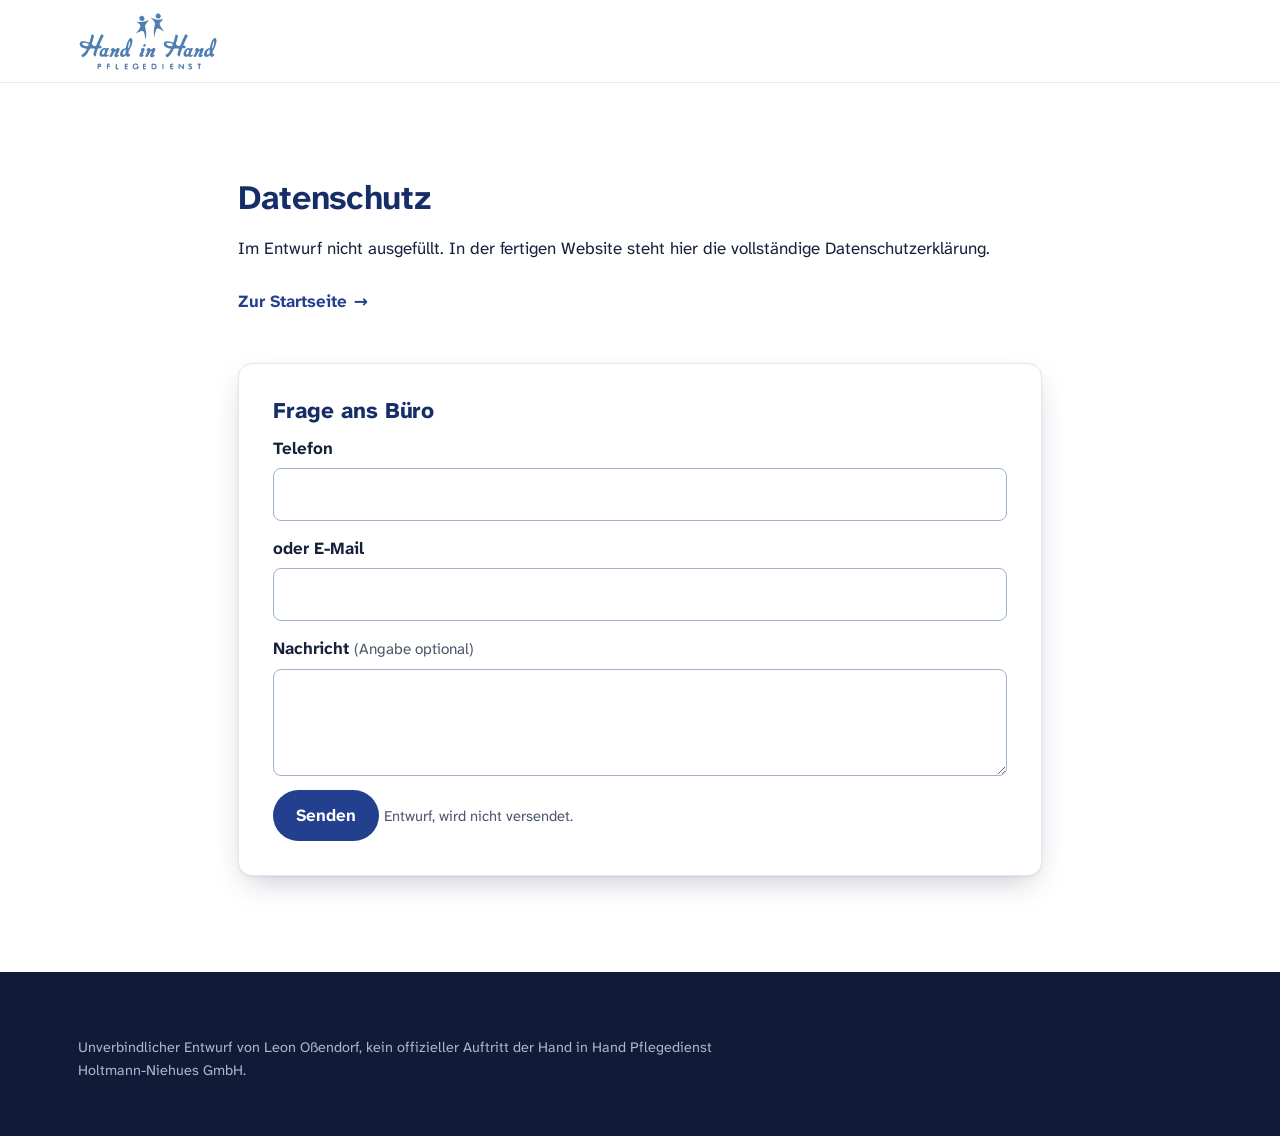
==== datenschutz.html @ f39a2c4e "Entwurf Hand in Hand Pflegedienst: Startseite mit Pflegemappe-Registern, Fragen, Anfrage, Team, Stel" ====
<!DOCTYPE html>
<html lang="de-DE"><head><meta charset="utf-8"><meta name="viewport" content="width=device-width, initial-scale=1"><meta name="robots" content="noindex,nofollow">
<title>Datenschutz – Hand in Hand Pflegedienst (Entwurf)</title><link rel="icon" href="img/logo-kopf.svg" type="image/svg+xml"><link rel="stylesheet" href="css/style.css"></head>
<body><header class="kopf"><div class="kopf__innen"><a class="kopf__logo" href="index.html"><img src="img/logo-kopf.svg" alt="Hand in Hand Pflegedienst, zur Startseite" width="170" height="70"></a></div></header>
<main class="abschnitt"><div class="innen innen--schmal"><h1 style="color:var(--mappe-dk)">Datenschutz</h1><p>Im Entwurf nicht ausgefüllt. In der fertigen Website steht hier die vollständige Datenschutzerklärung.</p>
<p><a class="link-pfeil" href="index.html">Zur Startseite</a></p>
<div class="formular" style="margin-top:40px"><h2 style="font-size:1.4rem">Frage ans Büro</h2>
<form id="form-anfrage" class="formular" style="box-shadow:none;border:0;padding:0" novalidate>
<div class="feld"><label for="k-tel">Telefon</label><input id="k-tel" name="telefon" type="tel"></div>
<div class="feld"><label for="k-mail">oder E-Mail</label><input id="k-mail" name="email" type="email"></div>
<div class="feld"><label for="k-text">Nachricht <span class="opt">(Angabe optional)</span></label><textarea id="k-text" name="nachricht" rows="3"></textarea></div>
<p class="fehler" role="alert" hidden>Bitte eine Telefonnummer oder E-Mail-Adresse angeben.</p>
<button class="knopf" type="submit">Senden</button> <span class="klein">Entwurf, wird nicht versendet.</span>
<div class="danke" hidden tabindex="-1"><p class="danke__titel">Danke!</p><p>In der fertigen Seite ginge die Nachricht jetzt ans Büro. Dieser Entwurf verschickt nichts.</p></div>
</form></div></div></main>
<footer class="fuss" style="padding-bottom:40px"><div class="innen"><p class="entwurf">Unverbindlicher Entwurf von Leon Oßendorf, kein offizieller Auftritt der Hand in Hand Pflegedienst Holtmann-Niehues GmbH.</p></div></footer>
<script>
document.getElementById('form-anfrage').addEventListener('submit',function(e){e.preventDefault();var f=this;var ok=f.telefon.value.trim()||f.email.value.trim();f.querySelector('.fehler').hidden=!!ok;if(ok){var d=f.querySelector('.danke');d.hidden=false;d.focus();}});
</script></body></html>
---- css/style.css ----
@font-face{font-family:"Atkinson";src:url(../fonts/atkinson-hyperlegible-next-latin-wght-normal.woff2) format("woff2");font-weight:200 800;font-style:normal;font-display:swap}
@font-face{font-family:"Atkinson";src:url(../fonts/atkinson-hyperlegible-next-latin-wght-italic.woff2) format("woff2");font-weight:200 800;font-style:italic;font-display:swap}

:root{
  --mappe:#23408f;      /* Blau der Pflegemappe */
  --mappe-dk:#172d68;
  --logo:#4f7fb0;       /* Blau aus dem Logo */
  --himmel:#eaf1f9;
  --himmel-2:#d7e3f2;
  --blatt:#fff;
  --ink:#16213a;
  --grau:#4b566b;
  --linie:#c9d6e8;
  --apricot:#f6b878;
  --gruen:#24784a;
  --rot:#b3261e;
  --radius:10px;
  --schatten:0 1px 2px rgba(22,33,58,.08),0 12px 32px -10px rgba(22,33,58,.28);
  --innen:1180px;
}
*,*::before,*::after{box-sizing:border-box}
html{font-size:100%;scroll-behavior:smooth;scroll-padding-top:96px}
html.gross{font-size:118%}
body{margin:0;font-family:"Atkinson",system-ui,sans-serif;font-size:1.0625rem;line-height:1.6;color:var(--ink);background:#fff;-webkit-text-size-adjust:100%}
img{max-width:100%;height:auto;display:block}
a{color:var(--mappe);text-underline-offset:.18em}
a:hover{color:var(--mappe-dk)}
:focus-visible{outline:3px solid #e07b00;outline-offset:3px;border-radius:4px}
h1,h2,h3{line-height:1.15;margin:0 0 .5em;letter-spacing:-.01em}
h2{font-size:clamp(1.7rem,1.2rem + 1.8vw,2.45rem);font-weight:760;color:var(--mappe-dk)}
h3{font-size:1.35rem;font-weight:720}
p{margin:0 0 1em}
.sr{position:absolute;width:1px;height:1px;overflow:hidden;clip:rect(0 0 0 0);white-space:nowrap}
.skip{position:absolute;left:12px;top:-60px;background:var(--mappe);color:#fff;padding:.6em 1em;border-radius:6px;z-index:100}
.skip:focus{top:12px}
.innen{max-width:var(--innen);margin:0 auto;padding:0 28px}
.innen--schmal{max-width:860px}
.klein{font-size:.92rem;color:var(--grau)}
.opt{font-weight:400;color:var(--grau);font-size:.9em}

/* ---------- Knöpfe ---------- */
.knopf{display:inline-flex;align-items:center;gap:.5em;min-height:48px;padding:.7em 1.35em;border-radius:999px;background:var(--mappe);color:#fff;font:inherit;font-weight:700;text-decoration:none;border:0;cursor:pointer;transition:background .2s,transform .2s}
.knopf:hover{background:var(--mappe-dk);color:#fff;transform:translateY(-1px)}
.knopf--gross{min-height:54px;padding:.8em 1.7em;font-size:1.08rem}
.knopf--hell{background:var(--apricot);color:var(--ink)}
.knopf--hell:hover{background:#f0a557;color:var(--ink)}
.knopf--tel svg{width:18px;height:18px;fill:currentColor}
.link-pfeil{font-weight:700;text-decoration:none;display:inline-flex;align-items:center;gap:.4em;min-height:44px}
.link-pfeil::after{content:"→";transition:transform .2s}
.link-pfeil:hover::after{transform:translateX(4px)}
.link-pfeil:hover{text-decoration:underline}

/* ---------- Kopf ---------- */
.kopf{position:sticky;top:0;z-index:50;background:rgba(255,255,255,.96);backdrop-filter:blur(8px);border-bottom:1px solid #e3eaf4}
.kopf__innen{max-width:var(--innen);margin:0 auto;padding:10px 28px;display:flex;align-items:center;gap:28px}
.kopf__logo img{width:150px;height:auto}
.kopf__nav{display:flex;gap:26px;margin-left:auto}
.kopf__nav a{color:var(--ink);text-decoration:none;font-weight:600;padding:.4em 0;border-bottom:2px solid transparent}
.kopf__nav a:hover{border-color:var(--logo);color:var(--mappe)}
.kopf__stellen span{display:inline-grid;place-items:center;min-width:1.5em;height:1.5em;border-radius:999px;background:var(--apricot);font-size:.82em;margin-left:.2em}
.kopf__aktion{display:flex;align-items:center;gap:10px}
.schrift{display:inline-flex;align-items:baseline;gap:1px;min-width:48px;min-height:48px;justify-content:center;border:1.5px solid var(--linie);background:#fff;border-radius:999px;font:inherit;font-weight:700;color:var(--mappe);cursor:pointer;padding:0 .7em}
.schrift .gross{font-size:1.3em}
.schrift[aria-pressed=true]{background:var(--mappe);color:#fff;border-color:var(--mappe)}

/* ---------- Hero: Blatt aus der Mappe ---------- */
.hero{position:relative;background:var(--himmel);min-height:min(80vh,720px);display:flex;align-items:flex-start;overflow:hidden}
.hero__bild{position:absolute;inset:0 0 0 auto;width:64%;margin:0}
.hero__bild img{width:100%;height:100%;object-fit:cover;object-position:62% 45%}
.hero__bild::after{content:"";position:absolute;inset:0;background:linear-gradient(90deg,var(--himmel) 0,rgba(234,241,249,0) 18%)}
.blatt{position:relative;z-index:2;margin:96px 0 64px max(28px,calc((100vw - var(--innen))/2 + 28px));width:min(560px,52vw);min-height:440px;background:var(--blatt);border-radius:4px 4px 6px 6px;box-shadow:var(--schatten);padding:44px 44px 36px 64px;animation:heraus .7s cubic-bezier(.2,.7,.2,1) both}
/* Lochung wie im Ordner */
.blatt::before,.blatt::after{content:"";position:absolute;left:22px;width:14px;height:14px;border-radius:50%;background:var(--himmel);box-shadow:inset 0 1px 2px rgba(22,33,58,.25)}
.blatt::before{top:30%}
.blatt::after{top:66%}
@keyframes heraus{from{opacity:0;transform:translateY(26px)}to{opacity:1;transform:none}}
.register{position:absolute;left:44px;bottom:100%;display:flex;gap:6px}
.register [role=tab]{font:inherit;font-size:.95rem;font-weight:700;color:var(--mappe-dk);background:var(--himmel-2);border:0;border-radius:10px 10px 0 0;padding:.65em 1.05em .55em;min-height:44px;cursor:pointer;box-shadow:0 -1px 0 rgba(22,33,58,.06) inset;transition:background .2s,transform .2s;transform:translateY(4px)}
.register [role=tab]:hover{background:#c6d7ee;transform:translateY(1px)}
.register [role=tab][aria-selected=true]{background:var(--blatt);transform:none;box-shadow:0 -6px 14px -8px rgba(22,33,58,.35)}
.register .kurz{display:none}
.register .zahl{display:inline-grid;place-items:center;min-width:1.55em;height:1.55em;border-radius:999px;background:var(--apricot);color:var(--ink);font-size:.85em;margin-left:.25em}
.blatt__seite{animation:blaettern .35s ease both}
@keyframes blaettern{from{opacity:0;transform:translateX(8px)}to{opacity:1;transform:none}}
.blatt h1{font-size:clamp(2.2rem,1.5rem + 2.6vw,3.4rem);font-weight:800;color:var(--mappe-dk);letter-spacing:-.02em;margin-bottom:.35em}
.blatt__titel{font-size:clamp(1.6rem,1.2rem + 1.3vw,2.1rem)}
.blatt__text{font-size:1.15rem;color:#2d3a55;max-width:32em}
.blatt__knoepfe{display:flex;flex-wrap:wrap;align-items:center;gap:14px 24px;margin:1.4em 0 1.1em}
.status{display:flex;align-items:center;gap:.6em;font-size:.95rem;color:var(--grau);margin:0;padding-top:1em;border-top:1px dashed var(--linie)}
.status__punkt{width:10px;height:10px;border-radius:50%;background:#9aa7bb;flex:none}
.status.offen .status__punkt{background:var(--gruen);box-shadow:0 0 0 4px rgba(36,120,74,.15)}
.status--gross{font-size:1.05rem;border-top:0;padding-top:0;margin-bottom:1em;color:var(--ink);font-weight:600}
.haken{list-style:none;padding:0;margin:0 0 .4em}
.haken li{padding:.38em 0 .38em 1.9em;position:relative;border-bottom:1px solid #edf1f7}
.haken li::before{content:"";position:absolute;left:.15em;top:.78em;width:.95em;height:.5em;border-left:3px solid var(--logo);border-bottom:3px solid var(--logo);transform:rotate(-45deg)}
.zeiten{margin:0 0 .5em}
.zeiten div{display:flex;justify-content:space-between;gap:1em;padding:.45em 0;border-bottom:1px solid #edf1f7}
.zeiten dt{color:var(--grau)}.zeiten dd{margin:0;font-weight:700}

/* ---------- Abschnitte ---------- */
.abschnitt{padding:96px 0}
.abschnitt--himmel{background:var(--himmel)}
.abschnitt__kopf{max-width:660px;margin-bottom:40px}
.abschnitt__kopf p{font-size:1.12rem;color:#2d3a55}

/* Leistungen: Register an der Seite */
.mappe{display:grid;grid-template-columns:1fr 250px;align-items:start}
.mappe__reiter{grid-column:2;grid-row:1;display:flex;flex-direction:column;gap:6px;padding-top:28px}
.mappe__reiter [role=tab]{font:inherit;font-weight:700;text-align:left;color:var(--mappe-dk);background:var(--himmel-2);border:0;border-radius:0 12px 12px 0;padding:.9em 1.2em;min-height:52px;cursor:pointer;transform:translateX(-6px);transition:transform .2s,background .2s}
.mappe__reiter [role=tab]:hover{transform:translateX(-2px);background:#c6d7ee}
.mappe__reiter [role=tab][aria-selected=true]{background:var(--mappe);color:#fff;transform:none}
.mappe__blatt{grid-column:1;grid-row:1;display:grid;grid-template-columns:1.1fr .9fr;gap:40px;align-items:start;background:#fff;border:1px solid #dfe7f2;border-radius:6px;box-shadow:var(--schatten);padding:44px 44px 44px 70px;position:relative;min-height:420px;animation:blaettern .35s ease both}
.mappe__blatt::before,.mappe__blatt::after{content:"";position:absolute;left:26px;width:14px;height:14px;border-radius:50%;background:#f3f6fb;box-shadow:inset 0 1px 2px rgba(22,33,58,.25)}
.mappe__blatt::before{top:25%}.mappe__blatt::after{top:68%}
.mappe__blatt[hidden]{display:none}
.mappe__fig{margin:0}.mappe__fig figcaption{font-size:.8rem;color:var(--grau);margin-top:6px}
.mappe__foto{border-radius:6px;width:100%;aspect-ratio:4/3;object-fit:cover}
.liste{padding-left:1.1em;margin:0 0 1.2em}
.liste li{margin:.25em 0}
.liste li::marker{color:var(--logo)}
.liste--zwei{display:grid;grid-template-columns:1fr 1fr;gap:0 28px}
.hervor{background:var(--himmel);border-left:4px solid var(--logo);padding:.8em 1em;border-radius:0 6px 6px 0}
.mappe__notiz{align-self:center;text-align:center;padding:30px 10px}
.notiz{width:min(300px,100%);margin:0 auto 10px;transform:rotate(-4deg)}
.notiz-unter{color:var(--grau);font-size:.95rem}

/* Woche und Fragen */
.raster-fragen{display:grid;grid-template-columns:.9fr 1.1fr;gap:56px;align-items:start}
.woche{margin:28px 0 0;background:#fff;border-radius:var(--radius);padding:22px 22px 16px;box-shadow:var(--schatten)}
.woche__zeile{display:grid;grid-template-columns:62px repeat(7,1fr);gap:5px;align-items:center;margin-bottom:8px}
.woche__name{font-weight:700;font-size:.9rem;color:var(--grau)}
.woche__tag{display:grid;place-items:end center;height:58px;border-radius:5px;font-size:.78rem;font-weight:700;padding-bottom:4px;background:#eef2f8;color:var(--grau);position:relative;overflow:hidden}
.woche__tag.voll{background:var(--mappe);color:#fff}
.woche__tag.halb::before,.woche__tag.drittel::before{content:"";position:absolute;left:0;right:0;top:0;background:var(--logo)}
.woche__tag.halb::before{height:17%;top:37%}
.woche__tag.drittel::before{height:12.5%;top:37%}
.woche figcaption{font-size:.9rem;color:var(--grau);margin-top:6px;border-top:1px dashed var(--linie);padding-top:10px}
.woche figcaption::before{content:"";display:inline-block;width:.7em;height:.7em;border-radius:50%;background:var(--gruen);margin-right:.5em}
.fragen details{background:#fff;border-radius:var(--radius);margin-bottom:10px;box-shadow:0 1px 2px rgba(22,33,58,.06)}
.fragen summary{list-style:none;cursor:pointer;font-weight:700;font-size:1.08rem;padding:18px 54px 18px 22px;position:relative;min-height:56px}
.fragen summary::-webkit-details-marker{display:none}
.fragen summary::after{content:"+";position:absolute;right:20px;top:50%;transform:translateY(-50%);width:28px;height:28px;border-radius:50%;background:var(--himmel);display:grid;place-items:center;color:var(--mappe);font-size:1.3rem;line-height:1;transition:transform .25s}
.fragen details[open] summary::after{content:"–";transform:translateY(-50%) rotate(180deg)}
.fragen details>div{padding:0 22px 18px}
.quelle{font-size:.85rem;color:var(--grau);margin:0}
.tabelle{border-collapse:collapse;margin:0 0 1em;min-width:260px}
.tabelle th,.tabelle td{text-align:left;padding:.45em 1.2em .45em 0;border-bottom:1px solid #e3eaf4}
.tabelle td:last-child{font-weight:700;text-align:right}
.tabelle th:last-child{text-align:right}

/* Formulare */
.formular{background:#fff;border:1px solid #dfe7f2;border-radius:14px;padding:34px;box-shadow:var(--schatten)}
.wahl{border:0;padding:0;margin:0 0 22px;display:flex;flex-wrap:wrap;gap:8px}
.wahl legend{font-weight:700;margin-bottom:10px;padding:0;width:100%}
.wahl label{position:relative}
.wahl input{position:absolute;opacity:0;inset:0;width:100%;height:100%;margin:0;cursor:pointer}
.wahl label span{display:inline-flex;align-items:center;min-height:46px;padding:.5em 1.05em;border:1.5px solid var(--linie);border-radius:999px;background:#fff;font-weight:600;transition:background .15s,border-color .15s,color .15s}
.wahl label input:hover+span{border-color:var(--logo)}
.wahl input:checked+span{background:var(--mappe);border-color:var(--mappe);color:#fff}
.wahl input:focus-visible+span{outline:3px solid #e07b00;outline-offset:2px}
.wahl--klein label span{min-height:44px;padding:.45em .95em}
.felder{display:grid;grid-template-columns:1fr 1fr;gap:16px 20px;margin-top:6px}
.feld{display:flex;flex-direction:column;gap:6px;margin-bottom:14px}
.felder .feld{margin:0}
.feld--breit{grid-column:1/-1}
.feld label{font-weight:700}
.feld input,.feld select,.feld textarea{font:inherit;color:var(--ink);background:#fff;border:1.5px solid #9fb2cc;border-radius:8px;padding:.7em .8em;min-height:48px;width:100%}
.feld input:focus,.feld select:focus,.feld textarea:focus{border-color:var(--mappe);outline:3px solid rgba(35,64,143,.25);outline-offset:0}
.feld input[type=file]{padding:.55em;background:#f7f9fc}
.hinweis{font-size:.9rem;color:var(--grau);margin:2px 0 0}
.fehler{color:var(--rot);font-weight:700;margin:12px 0 0}
.formular__ende{display:flex;flex-wrap:wrap;align-items:center;gap:12px 20px;margin-top:22px}
.formular__ende .klein{margin:0}
.danke{margin-top:20px;background:#eaf6ef;border:1.5px solid #9fd0b2;border-radius:10px;padding:18px 20px 6px;animation:blaettern .35s ease both}
.danke__titel{font-weight:800;font-size:1.15rem;color:var(--gruen)}

/* Team */
.team{list-style:none;padding:0;margin:0;display:grid;grid-template-columns:repeat(3,1fr);gap:28px}
.team li{background:#fff;border-radius:12px;padding:18px 18px 10px;box-shadow:0 1px 2px rgba(22,33,58,.06)}
.team img{border-radius:8px;aspect-ratio:1/1;object-fit:cover;object-position:50% 28%;width:100%;margin-bottom:16px}
.team h3{margin-bottom:.15em}
.rolle{font-weight:700;color:var(--mappe);margin-bottom:.4em}
.team p:last-child{color:var(--grau);font-size:.98rem}
.team__unter{margin-top:30px;font-size:1.1rem;max-width:44em}

/* Stellen */
.abschnitt--mappe{background:var(--mappe);color:#fff;position:relative}
.abschnitt--mappe h2{color:#fff}
.abschnitt--mappe a{color:#fff}
.raster-stellen{display:grid;grid-template-columns:1.05fr .95fr;gap:56px;align-items:start}
.einleitung{font-size:1.15rem;color:#dfe8f7;max-width:34em}
.stellen{list-style:none;padding:0;margin:26px 0 34px;border-top:1px solid rgba(255,255,255,.22)}
.stellen button{font:inherit;width:100%;text-align:left;background:none;border:0;border-bottom:1px solid rgba(255,255,255,.22);color:#fff;font-weight:700;font-size:1.1rem;padding:.85em 2.4em .85em 0;min-height:56px;cursor:pointer;position:relative;transition:padding .2s,background .2s}
.stellen button small{display:block;font-weight:400;font-size:.88rem;color:#c8d6ee}
.stellen button::after{content:"Auswählen →";position:absolute;right:0;top:50%;transform:translateY(-50%);font-size:.85rem;font-weight:600;color:var(--apricot);opacity:0;transition:opacity .2s}
.stellen button:hover,.stellen button:focus-visible{padding-left:.6em;background:rgba(255,255,255,.06)}
.stellen button:hover::after,.stellen button:focus-visible::after{opacity:1}
.stellen button[aria-pressed=true]{background:rgba(246,184,120,.16);padding-left:.6em}
.stellen button[aria-pressed=true]::after{content:"✓ gewählt";opacity:1}
.klein-titel{font-size:1.05rem;color:var(--apricot);margin-bottom:14px}
.vorteile{list-style:none;padding:0;margin:0;display:grid;grid-template-columns:1fr 1fr;gap:14px 26px}
.vorteile li{color:#dfe8f7;font-size:.98rem;line-height:1.45}
.vorteile strong{display:block;color:#fff;font-size:1.15rem}
.formular--karte{color:var(--ink);position:sticky;top:110px}
.formular--karte .wahl label span{font-size:.95rem}
.formular__titel{color:var(--mappe-dk);font-size:1.5rem;margin-bottom:.2em}
.formular--karte .knopf{margin-top:8px;width:100%;justify-content:center}

/* Fuß */
.fuss{background:#101b37;color:#d5deef;padding:64px 0 100px;font-size:.98rem}
.fuss a{color:#fff}
.fuss__raster{display:grid;grid-template-columns:1.1fr 1fr 1fr .8fr;gap:32px}
.fuss__logo{width:180px;background:#fff;padding:14px 16px;border-radius:10px}
.fuss__titel{font-size:1rem;color:#fff;margin-bottom:.6em;font-weight:700;letter-spacing:0}
.fuss__unten{margin-top:40px;padding-top:22px;border-top:1px solid rgba(255,255,255,.15);display:flex;flex-wrap:wrap;justify-content:space-between;gap:12px}
.entwurf{max-width:640px;color:#aab7cf;font-size:.9rem}

/* Daumenleiste Handy */
.daumen{display:none}

/* sanftes Einblenden */
.rein{opacity:0;transform:translateY(18px);transition:opacity .6s ease,transform .6s ease}
.rein.da{opacity:1;transform:none}

/* ---------- Tablet ---------- */
@media (max-width:1060px){
  .kopf__nav{gap:18px}
  .kopf__tel-text{display:none}
  .mappe{grid-template-columns:1fr}
  .mappe__reiter{grid-column:1;grid-row:1;flex-direction:row;overflow-x:auto;padding:0 0 0 20px;gap:6px;scrollbar-width:none}
  .mappe__reiter [role=tab]{border-radius:12px 12px 0 0;transform:translateY(6px);white-space:nowrap;padding:.75em 1.1em}
  .mappe__reiter [role=tab]:hover{transform:translateY(2px)}
  .mappe__reiter [role=tab][aria-selected=true]{transform:none}
  .mappe__blatt{grid-row:2}
  .raster-fragen,.raster-stellen{grid-template-columns:1fr;gap:40px}
  .formular--karte{position:static}
  .fuss__raster{grid-template-columns:1fr 1fr}
}
@media (max-width:900px){
  .kopf__nav{display:none}
  .knopf--tel span{display:none}
  .knopf--tel{width:48px;padding:0;justify-content:center}
}

/* ---------- Handy ---------- */
@media (max-width:760px){
  body{font-size:1.04rem;padding-bottom:64px}
  html{scroll-padding-top:76px}
  .innen{padding:0 18px}
  .kopf__innen{padding:8px 16px;gap:12px}
  .kopf__logo img{width:118px}
  .kopf__aktion{margin-left:auto}
  .hero{display:block;min-height:0;background:var(--himmel);padding-bottom:28px}
  .hero__bild{position:relative;width:100%;height:auto;aspect-ratio:820/600}
  .hero__bild::after{background:linear-gradient(0deg,var(--himmel) 0,rgba(234,241,249,0) 22%)}
  .blatt{width:auto;min-height:0;margin:-14px 12px 0;padding:28px 22px 22px 40px}
  .blatt::before,.blatt::after{left:13px;width:11px;height:11px}
  .register{left:10px;right:10px;overflow-x:auto;scrollbar-width:none;gap:4px}
  .register::-webkit-scrollbar{display:none}
  .register [role=tab]{font-size:.92rem;padding:.6em .9em .5em;white-space:nowrap}
  .register .lang{display:none}.register .kurz{display:inline}
  .mappe__reiter{flex-wrap:wrap;overflow:visible;padding:0 0 14px;gap:8px}
  .mappe__reiter [role=tab]{border-radius:999px;transform:none;min-height:46px;padding:.55em 1em}
  .mappe__reiter [role=tab]:hover{transform:none}
  .notiz{width:220px}
  .blatt h1{font-size:2.15rem}
  .blatt__text{font-size:1.06rem}
  .abschnitt{padding:64px 0}
  .mappe__blatt{grid-template-columns:1fr;padding:28px 20px 28px 40px;gap:20px;min-height:0}
  .mappe__blatt::before,.mappe__blatt::after{left:14px;width:11px;height:11px}
  .mappe__notiz{padding:0}
  .liste--zwei{grid-template-columns:1fr}
  .formular{padding:22px 18px}
  .felder{grid-template-columns:1fr}
  .team{grid-template-columns:1fr;gap:18px}
  .team li{display:grid;grid-template-columns:110px 1fr;gap:0 16px;align-items:center;padding:14px}
  .team img{margin:0;grid-row:span 3}
  .team p:last-child{grid-column:2}
  .vorteile{grid-template-columns:1fr}
  .fuss__raster{grid-template-columns:1fr}
  .fuss{padding-bottom:110px}
  .daumen{display:grid;grid-template-columns:repeat(3,1fr);position:fixed;left:0;right:0;bottom:0;z-index:60;background:#fff;border-top:1px solid #d9e2ef;box-shadow:0 -6px 18px -8px rgba(22,33,58,.25);padding-bottom:env(safe-area-inset-bottom)}
  .daumen a{display:grid;place-items:center;min-height:58px;font-weight:700;text-decoration:none;color:var(--mappe-dk)}
  .daumen a:first-child{background:var(--mappe);color:#fff}
  .daumen a+a{border-left:1px solid #e3eaf4}
}

@media (prefers-reduced-motion:reduce){
  *,*::before,*::after{animation:none!important;transition:none!important;scroll-behavior:auto!important}
  .rein{opacity:1;transform:none}
}
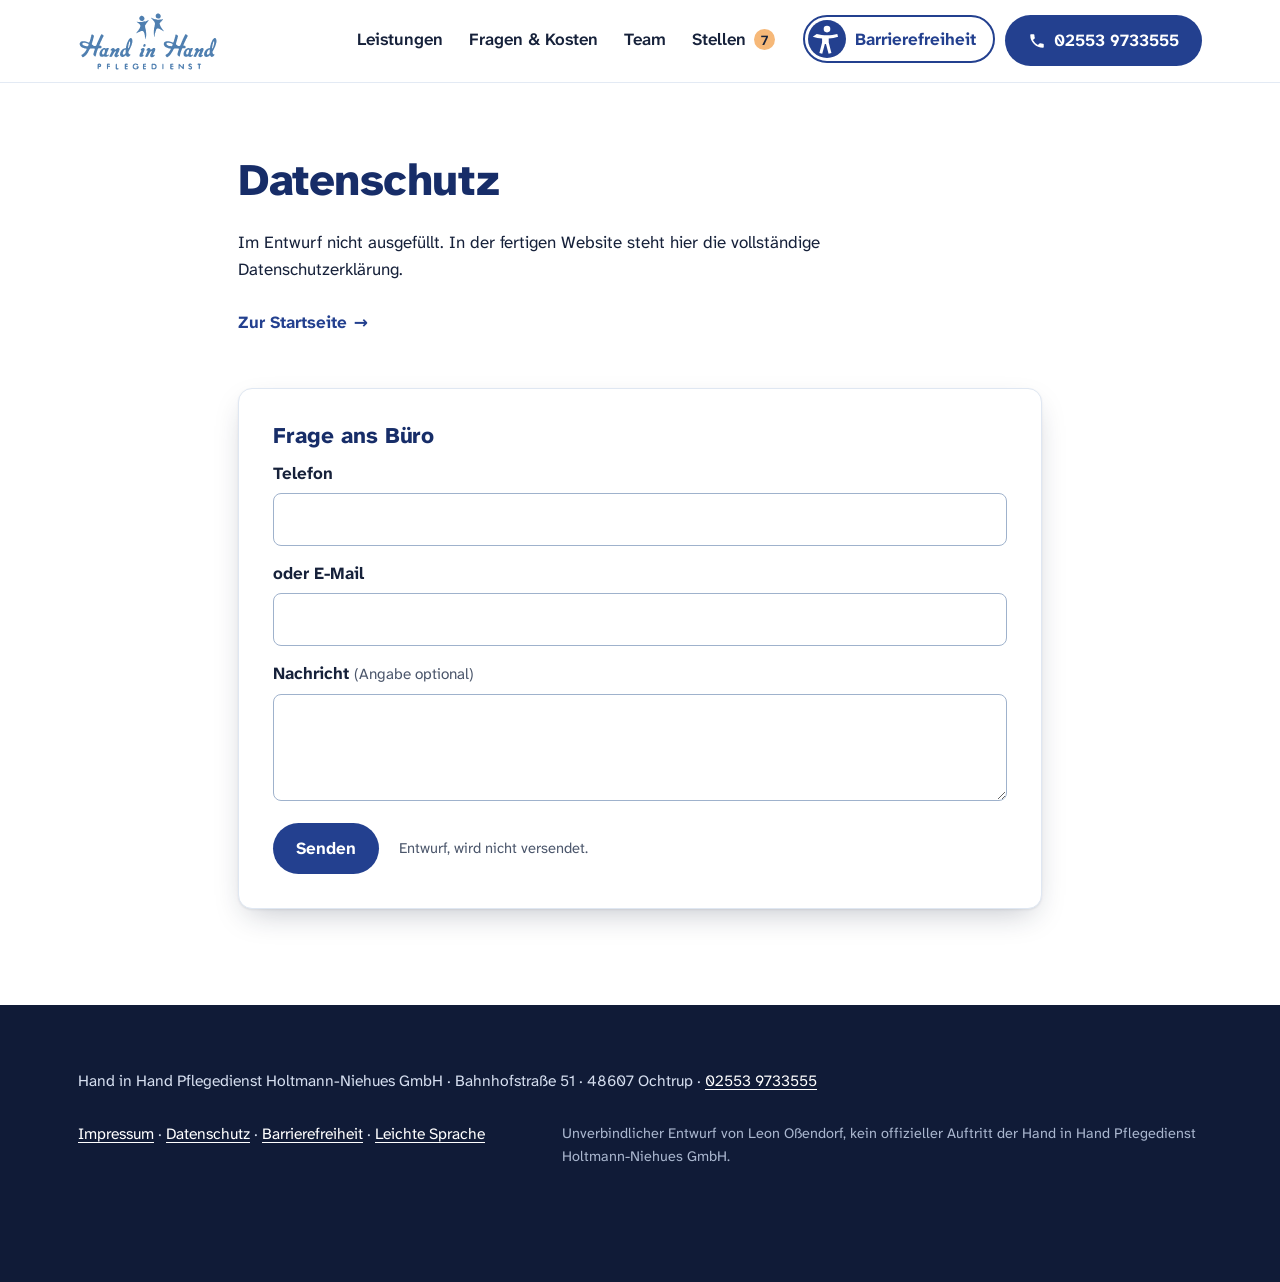
==== commit 0c9c808e: "Barrierefreiheit: Menü (Schrift, Kontrast, Zeilen, Links, Bewegungen, Vorlesen), Leichte Sprache, Er" ====
--- a/datenschutz.html
+++ b/datenschutz.html
@@ -1,19 +1,77 @@
 <!DOCTYPE html>
-<html lang="de-DE"><head><meta charset="utf-8"><meta name="viewport" content="width=device-width, initial-scale=1"><meta name="robots" content="noindex,nofollow">
-<title>Datenschutz – Hand in Hand Pflegedienst (Entwurf)</title><link rel="icon" href="img/logo-kopf.svg" type="image/svg+xml"><link rel="stylesheet" href="css/style.css"></head>
-<body><header class="kopf"><div class="kopf__innen"><a class="kopf__logo" href="index.html"><img src="img/logo-kopf.svg" alt="Hand in Hand Pflegedienst, zur Startseite" width="170" height="70"></a></div></header>
-<main class="abschnitt"><div class="innen innen--schmal"><h1 style="color:var(--mappe-dk)">Datenschutz</h1><p>Im Entwurf nicht ausgefüllt. In der fertigen Website steht hier die vollständige Datenschutzerklärung.</p>
-<p><a class="link-pfeil" href="index.html">Zur Startseite</a></p>
-<div class="formular" style="margin-top:40px"><h2 style="font-size:1.4rem">Frage ans Büro</h2>
-<form id="form-anfrage" class="formular" style="box-shadow:none;border:0;padding:0" novalidate>
-<div class="feld"><label for="k-tel">Telefon</label><input id="k-tel" name="telefon" type="tel"></div>
-<div class="feld"><label for="k-mail">oder E-Mail</label><input id="k-mail" name="email" type="email"></div>
-<div class="feld"><label for="k-text">Nachricht <span class="opt">(Angabe optional)</span></label><textarea id="k-text" name="nachricht" rows="3"></textarea></div>
-<p class="fehler" role="alert" hidden>Bitte eine Telefonnummer oder E-Mail-Adresse angeben.</p>
-<button class="knopf" type="submit">Senden</button> <span class="klein">Entwurf, wird nicht versendet.</span>
-<div class="danke" hidden tabindex="-1"><p class="danke__titel">Danke!</p><p>In der fertigen Seite ginge die Nachricht jetzt ans Büro. Dieser Entwurf verschickt nichts.</p></div>
-</form></div></div></main>
-<footer class="fuss" style="padding-bottom:40px"><div class="innen"><p class="entwurf">Unverbindlicher Entwurf von Leon Oßendorf, kein offizieller Auftritt der Hand in Hand Pflegedienst Holtmann-Niehues GmbH.</p></div></footer>
-<script>
-document.getElementById('form-anfrage').addEventListener('submit',function(e){e.preventDefault();var f=this;var ok=f.telefon.value.trim()||f.email.value.trim();f.querySelector('.fehler').hidden=!!ok;if(ok){var d=f.querySelector('.danke');d.hidden=false;d.focus();}});
-</script></body></html>+<html lang="de-DE">
+<head>
+<meta charset="utf-8">
+<meta name="viewport" content="width=device-width, initial-scale=1">
+<meta name="robots" content="noindex,nofollow">
+<title>Datenschutz – Hand in Hand Pflegedienst (Entwurf)</title>
+<link rel="icon" href="img/logo-kopf.svg" type="image/svg+xml">
+<link rel="stylesheet" href="css/style.css">
+<script>(function(){var c=document.documentElement.classList;try{var f=localStorage.getItem("hih-fs");if(f)c.add("fs-"+f);var b=localStorage.getItem("hih-bf");if(b)b.split(",").forEach(function(n){c.add("bf-"+n);});}catch(e){}})();</script>
+</head>
+<body>
+<a class="skip" href="#inhalt">Zum Inhalt springen</a>
+<header class="kopf">
+  <div class="kopf__innen">
+    <a class="kopf__logo" href="index.html" aria-label="Hand in Hand Pflegedienst, zur Startseite"><img src="img/logo-kopf.svg" alt="Hand in Hand Pflegedienst" width="170" height="70"></a>
+    <nav class="kopf__nav" aria-label="Hauptmenü">
+      <a href="index.html#leistungen">Leistungen</a>
+      <a href="index.html#fragen">Fragen &amp; Kosten</a>
+      <a href="index.html#team">Team</a>
+      <a href="index.html#stellen" class="kopf__stellen">Stellen <span>7</span></a>
+    </nav>
+    <div class="kopf__aktion">
+      <div class="bf">
+        <button type="button" class="bf-knopf" id="bf-knopf" aria-expanded="false" aria-controls="bf-menue"><svg viewBox="0 0 48 48" aria-hidden="true" focusable="false"><circle cx="24" cy="24" r="24" fill="#23408f"/><circle cx="24" cy="11.5" r="4.2" fill="#fff"/><path d="M11 17.6c8.2 2.4 17.8 2.4 26 0l1 3.6c-3.9 1.2-7.9 1.9-11.8 2.1v5l3.4 13.4-3.6.9-3.3-12.4h-1.4l-3.3 12.4-3.6-.9 3.4-13.4v-5c-3.9-.2-7.9-.9-11.8-2.1z" fill="#fff"/></svg><span class="bf-wort">Barrierefreiheit</span></button>
+        <div class="bf-menue" id="bf-menue" role="group" aria-labelledby="bf-titel" hidden>
+          <div class="bf-kopfzeile"><p class="bf-titel" id="bf-titel">Barrierefreiheit</p><button type="button" class="bf-zu" id="bf-zu" aria-label="Menü schließen">×</button></div>
+          <p class="bf-name" id="bf-schrift">Schriftgröße</p>
+          <div class="bf-wahl" role="group" aria-labelledby="bf-schrift">
+            <button type="button" data-fs="0" aria-pressed="true">Normal</button>
+            <button type="button" data-fs="1" aria-pressed="false">Groß</button>
+            <button type="button" data-fs="2" aria-pressed="false">Sehr groß</button>
+          </div>
+          <div class="bf-schalter">
+            <button type="button" data-bf="kontrast" aria-pressed="false">Starker Kontrast</button>
+            <button type="button" data-bf="zeilen" aria-pressed="false">Mehr Zeilenabstand</button>
+            <button type="button" data-bf="links" aria-pressed="false">Links hervorheben</button>
+            <button type="button" data-bf="ruhig" aria-pressed="false">Bewegungen aus</button>
+            <button type="button" id="bf-vorlesen" aria-pressed="false" hidden>Seite vorlesen</button>
+          </div>
+          <p class="bf-hinweis" id="bf-vorlesen-hinweis">Vorlesen: Auf diesem Gerät ist keine deutsche Stimme eingerichtet.</p>
+          <ul class="bf-verweise">
+            <li><a href="leichte-sprache.html">Leichte Sprache</a></li>
+            <li><a href="barrierefreiheit.html">Erklärung zur Barrierefreiheit</a></li>
+          </ul>
+          <button type="button" class="bf-zurueck" id="bf-zurueck">Alles zurücksetzen</button>
+        </div>
+      </div>
+      <a class="knopf knopf--tel" href="tel:+4925539733555" aria-label="Anrufen: 02553 9733555"><svg aria-hidden="true" viewBox="0 0 24 24"><path d="M6.6 10.8a15.1 15.1 0 0 0 6.6 6.6l2.2-2.2c.3-.3.7-.4 1-.2 1.1.4 2.3.6 3.6.6.6 0 1 .4 1 1V20c0 .6-.4 1-1 1A17 17 0 0 1 3 4c0-.6.4-1 1-1h3.5c.6 0 1 .4 1 1 0 1.3.2 2.5.6 3.6.1.3 0 .7-.2 1l-2.3 2.2z"/></svg><span>02553 9733555</span></a>
+    </div>
+  </div>
+</header>
+<main id="inhalt" class="textseite">
+<div class="innen innen--schmal">
+<h1>Datenschutz</h1><p>Im Entwurf nicht ausgefüllt. In der fertigen Website steht hier die vollständige Datenschutzerklärung.</p><p><a class="link-pfeil" href="index.html">Zur Startseite</a></p><form class="formular" style="margin-top:44px" novalidate>
+  <h2 style="margin-top:0;font-size:1.4rem">Frage ans Büro</h2>
+  
+  <div class="feld"><label for="f-tel">Telefon</label><input id="f-tel" name="telefon" type="tel" autocomplete="tel" inputmode="tel"></div>
+  <div class="feld"><label for="f-mail">oder E-Mail</label><input id="f-mail" name="email" type="email" autocomplete="email"></div>
+  <div class="feld"><label for="f-text">Nachricht <span class="opt">(Angabe optional)</span></label><textarea id="f-text" name="nachricht" rows="3"></textarea></div>
+  <p class="fehler" role="alert" hidden>Bitte eine Telefonnummer oder E-Mail-Adresse angeben.</p>
+  <div class="formular__ende"><button class="knopf" type="submit">Senden</button><p class="klein">Entwurf, wird nicht versendet.</p></div>
+  <div class="danke" hidden tabindex="-1"><p class="danke__titel">Danke!</p><p>In der fertigen Seite ginge die Nachricht jetzt ans Büro. Dieser Entwurf verschickt nichts.</p></div>
+</form>
+</div>
+</main>
+<footer class="fuss">
+  <div class="innen fuss__unten" style="margin-top:0;border-top:0;padding-top:0">
+    <p>Hand in Hand Pflegedienst Holtmann-Niehues GmbH · Bahnhofstraße 51 · 48607 Ochtrup · <a href="tel:+4925539733555">02553 9733555</a></p>
+    <p><a href="impressum.html">Impressum</a> · <a href="datenschutz.html">Datenschutz</a> · <a href="barrierefreiheit.html">Barrierefreiheit</a> · <a href="leichte-sprache.html">Leichte Sprache</a></p>
+    <p class="entwurf">Unverbindlicher Entwurf von Leon Oßendorf, kein offizieller Auftritt der Hand in Hand Pflegedienst Holtmann-Niehues GmbH.</p>
+  </div>
+</footer>
+<script src="js/bf.js" defer></script>
+<script src="js/form.js" defer></script>
+</body>
+</html>
--- a/css/style.css
+++ b/css/style.css
@@ -20,19 +20,20 @@
 }
 *,*::before,*::after{box-sizing:border-box}
 html{font-size:100%;scroll-behavior:smooth;scroll-padding-top:96px}
-html.gross{font-size:118%}
+html.fs-1{font-size:118%}
+html.fs-2{font-size:136%}
 body{margin:0;font-family:"Atkinson",system-ui,sans-serif;font-size:1.0625rem;line-height:1.6;color:var(--ink);background:#fff;-webkit-text-size-adjust:100%}
 img{max-width:100%;height:auto;display:block}
 a{color:var(--mappe);text-underline-offset:.18em}
 a:hover{color:var(--mappe-dk)}
 :focus-visible{outline:3px solid #e07b00;outline-offset:3px;border-radius:4px}
-h1,h2,h3{line-height:1.15;margin:0 0 .5em;letter-spacing:-.01em}
+h1,h2,h3{line-height:1.15;margin:0 0 .5em;letter-spacing:-.01em;overflow-wrap:break-word;hyphens:auto;-webkit-hyphens:auto}
 h2{font-size:clamp(1.7rem,1.2rem + 1.8vw,2.45rem);font-weight:760;color:var(--mappe-dk)}
 h3{font-size:1.35rem;font-weight:720}
 p{margin:0 0 1em}
 .sr{position:absolute;width:1px;height:1px;overflow:hidden;clip:rect(0 0 0 0);white-space:nowrap}
-.skip{position:absolute;left:12px;top:-60px;background:var(--mappe);color:#fff;padding:.6em 1em;border-radius:6px;z-index:100}
-.skip:focus{top:12px}
+.skip{position:absolute;left:12px;top:0;transform:translateY(-150%);background:var(--mappe);color:#fff;padding:.6em 1em;border-radius:6px;z-index:100}
+.skip:focus{transform:translateY(12px)}
 .innen{max-width:var(--innen);margin:0 auto;padding:0 28px}
 .innen--schmal{max-width:860px}
 .klein{font-size:.92rem;color:var(--grau)}
@@ -59,9 +60,6 @@
 .kopf__nav a:hover{border-color:var(--logo);color:var(--mappe)}
 .kopf__stellen span{display:inline-grid;place-items:center;min-width:1.5em;height:1.5em;border-radius:999px;background:var(--apricot);font-size:.82em;margin-left:.2em}
 .kopf__aktion{display:flex;align-items:center;gap:10px}
-.schrift{display:inline-flex;align-items:baseline;gap:1px;min-width:48px;min-height:48px;justify-content:center;border:1.5px solid var(--linie);background:#fff;border-radius:999px;font:inherit;font-weight:700;color:var(--mappe);cursor:pointer;padding:0 .7em}
-.schrift .gross{font-size:1.3em}
-.schrift[aria-pressed=true]{background:var(--mappe);color:#fff;border-color:var(--mappe)}
 
 /* ---------- Hero: Blatt aus der Mappe ---------- */
 .hero{position:relative;background:var(--himmel);min-height:min(80vh,720px);display:flex;align-items:flex-start;overflow:hidden}
@@ -222,8 +220,74 @@
 .rein{opacity:0;transform:translateY(18px);transition:opacity .6s ease,transform .6s ease}
 .rein.da{opacity:1;transform:none}
 
+
+/* ---------- Barrierefreiheit ---------- */
+.bf{position:relative}
+.bf-knopf{display:inline-flex;align-items:center;gap:.5em;min-height:48px;padding:3px 1em 3px 3px;border:2px solid var(--mappe);border-radius:999px;background:#fff;color:var(--mappe);font:inherit;font-weight:700;cursor:pointer}
+.bf-knopf:hover,.bf-knopf[aria-expanded=true]{background:var(--himmel)}
+.bf-knopf svg{width:38px;height:38px;flex:none;display:block}
+.bf-menue{position:absolute;right:0;top:calc(100% + 10px);z-index:70;width:min(22rem,calc(100vw - 24px));max-height:calc(100vh - 110px);overflow:auto;padding:18px 18px 16px;background:#fff;color:var(--ink);border:2px solid var(--mappe);border-radius:14px;box-shadow:0 18px 44px rgba(22,33,58,.25)}
+.bf-menue[hidden]{display:none}
+.bf-kopfzeile{display:flex;align-items:center;justify-content:space-between;margin-bottom:8px}
+.bf-titel{font-size:1.25rem;font-weight:800;color:var(--mappe-dk);margin:0}
+.bf-menue .bf-zu{min-width:44px;min-height:44px;font-size:1.6rem;line-height:1;text-align:center;padding:0;border-color:transparent}
+.bf-name{font-weight:700;margin:0 0 6px}
+.bf-wahl{display:grid;grid-template-columns:repeat(3,1fr);gap:6px;margin-bottom:12px}
+.bf-schalter{display:grid;gap:6px;margin-bottom:10px}
+.bf-menue button{min-height:46px;padding:.4em .75em;border:2px solid var(--linie);border-radius:10px;background:#fff;color:var(--ink);font:inherit;font-weight:600;text-align:left;cursor:pointer}
+.bf-wahl button{text-align:center;padding-inline:.2em}
+.bf-menue button:hover{background:var(--himmel)}
+.bf-menue button[aria-pressed=true]{background:var(--mappe);border-color:var(--mappe);color:#fff}
+.bf-schalter button[aria-pressed=true]::before{content:"✓ "}
+.bf-hinweis{font-size:.88rem;color:var(--grau);margin:0 0 10px}
+.bf-hinweis[hidden]{display:none}
+.bf-verweise{list-style:none;margin:0 0 12px;padding:10px 0 0;border-top:1px solid #e3eaf4}
+.bf-verweise li{margin:6px 0}
+.bf-verweise a{font-weight:700}
+.bf-menue .bf-zurueck{width:100%;text-align:center}
+
+html.bf-kontrast{--ink:#000;--grau:#000;--himmel:#fff;--himmel-2:#fff;--linie:#000;--logo:#0b1f5c;--mappe:#0b1f5c;--mappe-dk:#000;--apricot:#ffd27a}
+html.bf-kontrast body{background:#fff}
+html.bf-kontrast .blatt,html.bf-kontrast .mappe__blatt,html.bf-kontrast .formular,html.bf-kontrast .fragen details,html.bf-kontrast .team li,html.bf-kontrast .woche,html.bf-kontrast .register [role=tab],html.bf-kontrast .mappe__reiter [role=tab],html.bf-kontrast .feld input,html.bf-kontrast .feld select,html.bf-kontrast .feld textarea,html.bf-kontrast .wahl label span{border:2px solid #000;box-shadow:none}
+html.bf-kontrast .hero__bild::after{background:none}
+html.bf-kontrast .blatt__text,html.bf-kontrast .abschnitt__kopf p,html.bf-kontrast .klein,html.bf-kontrast .opt,html.bf-kontrast .hinweis,html.bf-kontrast .quelle{color:#000}
+html.bf-kontrast .abschnitt--mappe{background:#000}
+html.bf-kontrast .einleitung,html.bf-kontrast .vorteile li,html.bf-kontrast .stellen button small{color:#fff}
+html.bf-kontrast .woche__tag{background:#fff;border:2px solid #000;color:#000}
+html.bf-kontrast .woche__tag.voll{background:#000;color:#fff}
+html.bf-kontrast .woche__tag.halb::before,html.bf-kontrast .woche__tag.drittel::before{background:#000}
+html.bf-kontrast .fuss{background:#000;color:#fff}
+html.bf-kontrast .entwurf{color:#fff}
+html.bf-zeilen p,html.bf-zeilen li,html.bf-zeilen td,html.bf-zeilen th,html.bf-zeilen summary,html.bf-zeilen dd,html.bf-zeilen dt{line-height:2;letter-spacing:.012em;word-spacing:.06em}
+html.bf-links a{text-decoration:underline!important;text-decoration-thickness:2px!important;text-underline-offset:.2em}
+html.bf-links main a,html.bf-links .fuss a{font-weight:800}
+html.bf-ruhig{scroll-behavior:auto}
+html.bf-ruhig *,html.bf-ruhig *::before,html.bf-ruhig *::after{transition:none!important;animation:none!important}
+html.bf-ruhig .rein{opacity:1;transform:none}
+html.bf-ruhig .knopf:hover,html.bf-ruhig .register [role=tab],html.bf-ruhig .mappe__reiter [role=tab]{transform:none}
+
+/* Seiten mit Fließtext (Leichte Sprache, Erklärung) */
+.textseite{padding:72px 0 96px}
+.textseite h1{font-size:clamp(2rem,1.5rem + 2vw,2.8rem);font-weight:800;color:var(--mappe-dk)}
+.textseite h2{font-size:1.5rem;margin-top:1.8em}
+.textseite p,.textseite li{max-width:40em}
+.ls p{font-size:1.25rem;line-height:1.7;margin-bottom:.9em}
+.ls h2{font-size:1.7rem}
+.ls .wort{background:var(--himmel);border-radius:10px;padding:14px 18px;font-size:1.15rem}
+
+
+.kopf__nav a,.knopf{white-space:nowrap}
+html.fs-1 .knopf--tel span,html.fs-2 .knopf--tel span{display:none}
+html.fs-1 .knopf--tel,html.fs-2 .knopf--tel{width:52px;padding:0;justify-content:center}
+html.fs-2 .bf-knopf{padding:3px}
+html.fs-2 .bf-knopf .bf-wort{position:absolute;width:1px;height:1px;overflow:hidden;clip:rect(0 0 0 0);white-space:nowrap}
+html.fs-2 .kopf__nav{gap:18px}
+html.fs-2 .kopf__logo img{width:130px}
+html.fs-1 .blatt,html.fs-2 .blatt{width:min(700px,62vw)}
+
 /* ---------- Tablet ---------- */
 @media (max-width:1060px){
+  html.fs-2 .kopf__nav{display:none}
   .kopf__nav{gap:18px}
   .kopf__tel-text{display:none}
   .mappe{grid-template-columns:1fr}
@@ -239,6 +303,8 @@
 @media (max-width:900px){
   .kopf__nav{display:none}
   .knopf--tel span{display:none}
+  .bf-knopf{padding:3px}
+  .bf-knopf .bf-wort{position:absolute;width:1px;height:1px;overflow:hidden;clip:rect(0 0 0 0);white-space:nowrap}
   .knopf--tel{width:48px;padding:0;justify-content:center}
 }
 
@@ -250,6 +316,8 @@
   .kopf__innen{padding:8px 16px;gap:12px}
   .kopf__logo img{width:118px}
   .kopf__aktion{margin-left:auto}
+  .bf{position:static}
+  .bf-menue{left:12px;right:12px;top:70px;width:auto;position:fixed}
   .hero{display:block;min-height:0;background:var(--himmel);padding-bottom:28px}
   .hero__bild{position:relative;width:100%;height:auto;aspect-ratio:820/600}
   .hero__bild::after{background:linear-gradient(0deg,var(--himmel) 0,rgba(234,241,249,0) 22%)}
@@ -276,11 +344,15 @@
   .team li{display:grid;grid-template-columns:110px 1fr;gap:0 16px;align-items:center;padding:14px}
   .team img{margin:0;grid-row:span 3}
   .team p:last-child{grid-column:2}
+  html.fs-2 .team li{grid-template-columns:1fr}
+  html.fs-2 .team img{grid-row:auto;max-width:160px;margin-bottom:12px}
+  html.fs-2 .team p:last-child{grid-column:auto}
+  .team li>*{min-width:0}
   .vorteile{grid-template-columns:1fr}
   .fuss__raster{grid-template-columns:1fr}
   .fuss{padding-bottom:110px}
-  .daumen{display:grid;grid-template-columns:repeat(3,1fr);position:fixed;left:0;right:0;bottom:0;z-index:60;background:#fff;border-top:1px solid #d9e2ef;box-shadow:0 -6px 18px -8px rgba(22,33,58,.25);padding-bottom:env(safe-area-inset-bottom)}
-  .daumen a{display:grid;place-items:center;min-height:58px;font-weight:700;text-decoration:none;color:var(--mappe-dk)}
+  .daumen{display:grid;grid-template-columns:repeat(3,minmax(0,1fr));position:fixed;left:0;right:0;bottom:0;z-index:60;background:#fff;border-top:1px solid #d9e2ef;box-shadow:0 -6px 18px -8px rgba(22,33,58,.25);padding-bottom:env(safe-area-inset-bottom)}
+  .daumen a{display:grid;place-items:center;min-height:58px;min-width:0;padding:0 4px;text-align:center;font-size:min(1.05rem,4.6vw);font-weight:700;text-decoration:none;color:var(--mappe-dk)}
   .daumen a:first-child{background:var(--mappe);color:#fff}
   .daumen a+a{border-left:1px solid #e3eaf4}
 }
